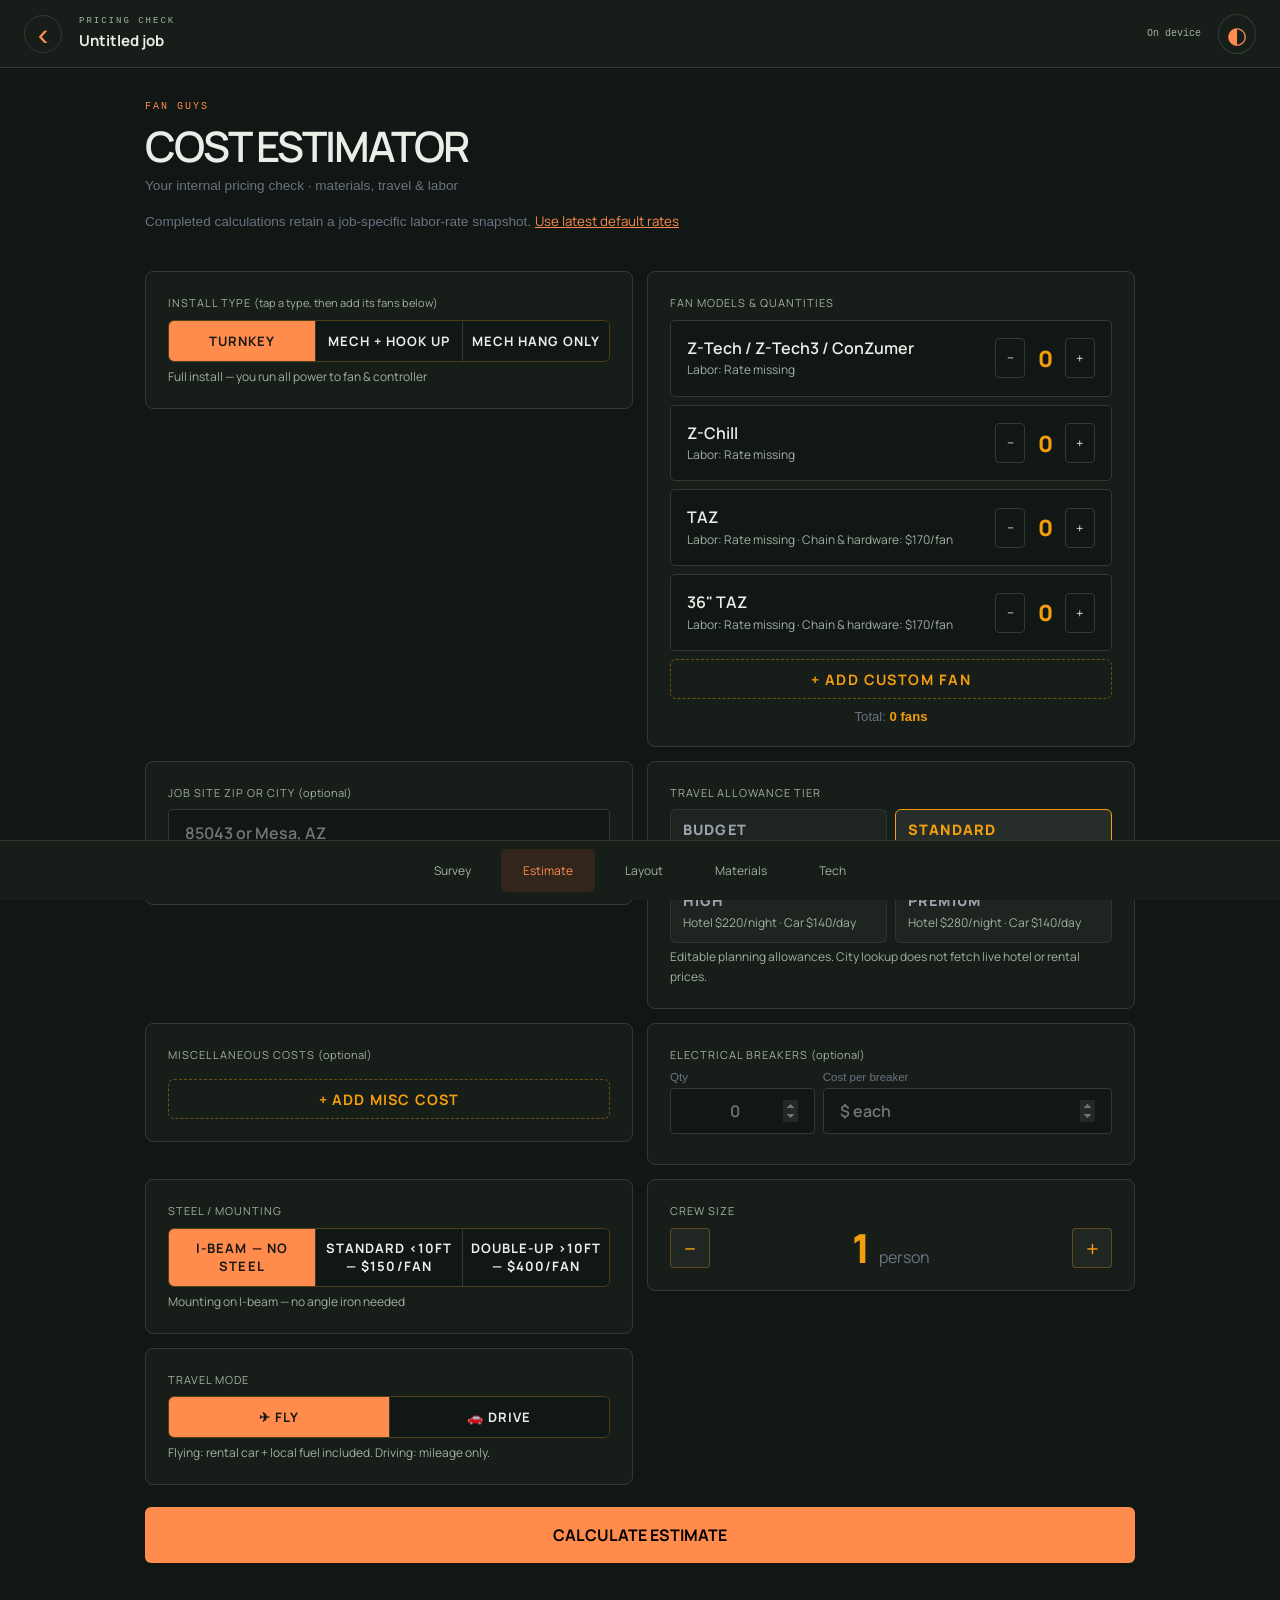
==== estimate/index.html @ 29562579 "Fan Guys Tools V2 test copy (isolated storage) Rebuilt package with these changes: its own app name/" ====
<!DOCTYPE html>
<html lang="en">
<head>
<script src="../shared/store.js"></script>
<script src="../shared/fgt.js" data-tool="estimate"></script>
<script src="../shared/jspdf.js"></script>
<script src="../shared/est-pdf.js"></script>
  <meta charset="UTF-8" />
  <meta name="viewport" content="width=device-width, initial-scale=1.0" />
  <title>Fan Guys — Cost Estimator</title>
  
  <style>
    *, *::before, *::after { box-sizing: border-box; margin: 0; padding: 0; }
    body { background: #000; color: #e8dcc8; font-family: 'Barlow Condensed', sans-serif; min-height: 100vh; }

    #header { background: #000; border-bottom: 1px solid rgba(245,158,11,0.2); padding: 2rem 1.5rem 1.5rem; }
    #header .inner { max-width: 560px; margin: 0 auto; }
    #header .top { display: flex; align-items: center; gap: .75rem; }
    #header .icon { font-size: 2rem; }
    #header .brand { font-size: .7rem; font-weight: 700; letter-spacing: .25em; text-transform: uppercase; color: #f59e0b; margin-bottom: .1rem; }
    #header h1 { font-size: 1.9rem; font-weight: 900; letter-spacing: .05em; color: #e8dcc8; }
    #header .sub { font-family: 'Barlow', sans-serif; font-size: .85rem; color: #6b7280; font-weight: 300; margin-top: .5rem; }

    #app { max-width: 560px; margin: 0 auto; padding: 1.5rem; }
    .section { margin-bottom: 1.4rem; }
    .lbl { font-size: .78rem; font-weight: 700; letter-spacing: .12em; text-transform: uppercase; color: #6b7280; margin-bottom: .5rem; display: block; }
    .sub-text { font-size: .78rem; color: #6b7280; margin-top: .3rem; font-family: 'Barlow', sans-serif; }

    input[type="text"], input[type="number"] {
      background: rgba(255,255,255,0.04); border: 1px solid rgba(245,158,11,0.25);
      color: #e8dcc8; font-family: 'Barlow Condensed', sans-serif;
      font-size: 1.1rem; font-weight: 600; padding: .7rem 1rem; border-radius: 4px; width: 100%; outline: none;
    }
    input:focus { border-color: #f59e0b; background: rgba(245,158,11,0.07); }
    input[type="number"]::-webkit-inner-spin-button { opacity: .4; }

    .pill-group { display: flex; border-radius: 6px; overflow: hidden; border: 1px solid rgba(245,158,11,0.25); }
    .pill-btn { flex: 1; padding: .65rem .4rem; cursor: pointer; border: none; background: rgba(255,255,255,0.03); color: #9ca3af; font-family: 'Barlow Condensed', sans-serif; font-size: .82rem; font-weight: 700; letter-spacing: .08em; text-transform: uppercase; transition: all .2s; border-right: 1px solid rgba(245,158,11,0.15); }
    .pill-btn:last-child { border-right: none; }
    .pill-btn.active { background: #f59e0b; color: #000; }
    .pill-btn:not(.active):hover { background: rgba(245,158,11,0.12); color: #e8dcc8; }

    .fan-grid { display: flex; flex-direction: column; gap: .5rem; }
    .fan-row { display: flex; align-items: center; justify-content: space-between; background: rgba(255,255,255,0.03); border: 1px solid rgba(245,158,11,0.15); border-radius: 6px; padding: .6rem .9rem; gap: .75rem; }
    .fan-row-info { flex: 1; }
    .fan-row-name { font-size: 1rem; font-weight: 700; color: #e8dcc8; }
    .fan-row-rate { font-size: .72rem; color: #6b7280; font-family: 'Barlow', sans-serif; margin-top: .1rem; }
    .qty-ctrl { display: flex; align-items: center; gap: .5rem; }
    .qty-btn { width: 30px; height: 30px; border-radius: 4px; border: 1px solid rgba(245,158,11,0.3); background: rgba(255,255,255,0.04); color: #f59e0b; font-size: 1.1rem; cursor: pointer; display: flex; align-items: center; justify-content: center; transition: all .15s; }
    .qty-btn:hover { background: #f59e0b; color: #000; }
    .qty-num { font-size: 1.4rem; font-weight: 900; color: #f59e0b; min-width: 24px; text-align: center; }

    .custom-box { background: rgba(255,255,255,0.03); border: 1px dashed rgba(245,158,11,0.3); border-radius: 6px; padding: .9rem; margin-top: .5rem; }
    .custom-fields { display: grid; grid-template-columns: 1fr 1fr; gap: .5rem; margin-bottom: .5rem; }
    .custom-fields input { font-size: .95rem; padding: .55rem .75rem; }
    .custom-fields .full { grid-column: 1 / -1; }
    .custom-elec-row { display: flex; align-items: center; gap: .5rem; margin-bottom: .6rem; cursor: pointer; }
    .custom-elec-row input[type="checkbox"] { width: 16px; height: 16px; accent-color: #f59e0b; cursor: pointer; }
    .custom-elec-row span { font-size: .8rem; color: #9ca3af; font-family: 'Barlow', sans-serif; }
    .custom-qty-row { display: flex; align-items: center; gap: .6rem; }
    .custom-remove { background: none; border: none; color: #6b7280; font-family: 'Barlow', sans-serif; font-size: .75rem; cursor: pointer; text-decoration: underline; }
    .custom-header { display: flex; justify-content: space-between; align-items: center; margin-bottom: .5rem; }
    .custom-title { font-size: .78rem; font-weight: 700; letter-spacing: .12em; text-transform: uppercase; color: #f59e0b; }

    .add-dashed { margin-top: .5rem; width: 100%; padding: .6rem; background: transparent; border: 1px dashed rgba(245,158,11,0.4); border-radius: 6px; color: #f59e0b; font-family: 'Barlow Condensed', sans-serif; font-size: .9rem; font-weight: 700; letter-spacing: .08em; text-transform: uppercase; cursor: pointer; }
    .misc-row { display: grid; grid-template-columns: 1fr 7.5rem 2.6rem; gap: .5rem; margin-top: .5rem; align-items: center; }
    .misc-row input { font-size: .95rem; padding: .55rem .75rem; }
    .misc-x { height: 100%; min-height: 2.6rem; background: none; border: 1px solid rgba(255,255,255,0.1); border-radius: 6px; color: #9ca3af; font-size: 1rem; cursor: pointer; }
    .pill-btn .pill-n { display: inline-block; min-width: 1.3em; margin-left: .3em; padding: 0 .3em; border-radius: 999px; background: rgba(245,158,11,.25); color: #f59e0b; font-size: .8em; }
    .pill-btn.active .pill-n { background: rgba(0,0,0,.25); color: #000; }
    #add-custom-btn { margin-top: .5rem; width: 100%; padding: .6rem; background: transparent; border: 1px dashed rgba(245,158,11,0.4); border-radius: 6px; color: #f59e0b; font-family: 'Barlow Condensed', sans-serif; font-size: .9rem; font-weight: 700; letter-spacing: .1em; text-transform: uppercase; cursor: pointer; transition: all .2s; }
    #add-custom-btn:hover { background: rgba(245,158,11,0.08); }

    .fan-total { text-align: center; margin-top: .6rem; font-size: .82rem; color: #6b7280; font-family: 'Barlow', sans-serif; }
    .fan-total strong { color: #f59e0b; }

    .tier-grid { display: grid; grid-template-columns: 1fr 1fr; gap: .5rem; }
    .tier-card { border-radius: 6px; padding: .6rem .75rem; cursor: pointer; border: 1.5px solid rgba(255,255,255,0.08); background: rgba(255,255,255,0.03); transition: all .18s; }
    .tier-card:hover { background: rgba(255,255,255,0.06); }
    .tier-card.active { background: rgba(255,255,255,0.07); }
    .tier-name { font-size: .9rem; font-weight: 800; letter-spacing: .08em; text-transform: uppercase; color: #9ca3af; }
    .tier-rates { font-size: .72rem; color: #6b7280; font-family: 'Barlow', sans-serif; margin-top: .2rem; }

    #zip-feedback { margin-top: .45rem; font-size: .82rem; font-family: 'Barlow Condensed', sans-serif; font-weight: 700; min-height: 1.2rem; }
    #zip-error { margin-top: .45rem; font-size: .78rem; color: #f87171; font-family: 'Barlow', sans-serif; display: none; }
    #reset-auto { background: none; border: none; color: #6b7280; font-family: 'Barlow', sans-serif; font-size: .75rem; cursor: pointer; text-decoration: underline; padding: 0; margin-top: .4rem; display: none; }
    .spinner { display: inline-block; width: 12px; height: 12px; border: 2px solid rgba(245,158,11,0.3); border-top-color: #f59e0b; border-radius: 50%; animation: spin .7s linear infinite; vertical-align: middle; margin-right: .4rem; }
    @keyframes spin { to { transform: rotate(360deg); } }

    #miles-section { display: none; }
    .steel-alert { margin-top: .5rem; padding: .5rem .75rem; border-radius: 4px; background: rgba(251,146,60,0.1); border: 1px solid rgba(251,146,60,0.3); font-size: .78rem; color: #fb923c; font-family: 'Barlow', sans-serif; display: none; }
    #taz-note { display: none; margin-top: .4rem; font-size: .78rem; color: #fb923c; font-family: 'Barlow', sans-serif; }

    .counter-row { display: flex; align-items: center; gap: 1rem; }
    .counter-btn { width: 40px; height: 40px; border-radius: 4px; border: 1px solid rgba(245,158,11,0.3); background: rgba(255,255,255,0.04); color: #f59e0b; font-size: 1.4rem; cursor: pointer; display: flex; align-items: center; justify-content: center; transition: all .15s; }
    .counter-btn:hover { background: #f59e0b; color: #000; }
    .counter-display { flex: 1; text-align: center; }
    .counter-num { font-size: 2.5rem; font-weight: 900; color: #f59e0b; line-height: 1; }
    .counter-unit { font-size: 1rem; color: #6b7280; margin-left: .4rem; }

    #calc-btn { width: 100%; padding: 1rem; background: #f59e0b; color: #000; border: none; border-radius: 6px; font-family: 'Barlow Condensed', sans-serif; font-size: 1.35rem; font-weight: 900; letter-spacing: .15em; text-transform: uppercase; cursor: pointer; transition: all .2s; margin-top: .5rem; display: block; }
    #calc-btn:hover { background: #fbbf24; transform: translateY(-1px); box-shadow: 0 6px 24px rgba(245,158,11,0.35); }

    #results { display: none; margin-top: 2rem; }
    .glow-line { height: 2px; background: linear-gradient(90deg, transparent, #f59e0b, transparent); margin: 1.5rem 0; }
    @keyframes slideUp { from { opacity: 0; transform: translateY(20px); } to { opacity: 1; transform: translateY(0); } }
    .eyebrow { font-size: .7rem; font-weight: 700; letter-spacing: .2em; text-transform: uppercase; color: #f59e0b; margin-bottom: .25rem; }
    .card { background: rgba(255,255,255,0.03); border: 1px solid rgba(245,158,11,0.15); border-radius: 8px; padding: 1.25rem 1.5rem; margin-bottom: 1rem; }
    .card-title { font-size: .72rem; font-weight: 700; letter-spacing: .15em; text-transform: uppercase; color: #6b7280; margin-bottom: .75rem; }
    .edit-hint { font-size: .7rem; color: #4b5563; font-family: 'Barlow', sans-serif; margin-bottom: .5rem; font-style: italic; }
    .line-item { display: flex; justify-content: space-between; align-items: flex-start; padding: .6rem 0; border-bottom: 1px solid rgba(255,255,255,0.06); gap: .75rem; }
    .line-item:last-child { border-bottom: none; }
    .li-label { font-size: 1rem; font-weight: 600; }
    .li-detail { font-size: .75rem; color: #6b7280; font-family: 'Barlow', sans-serif; }

    .ev-btn { background: none; border: 1px dashed rgba(245,158,11,0.3); border-radius: 4px; color: #e8dcc8; font-family: 'Barlow Condensed', sans-serif; font-size: 1.05rem; font-weight: 700; cursor: pointer; padding: .15rem .4rem; white-space: nowrap; flex-shrink: 0; transition: all .15s; }
    .ev-btn:hover { border-color: #f59e0b; color: #f59e0b; }
    .ev-input { width: 90px; text-align: right; background: rgba(245,158,11,0.12); border: 1px solid #f59e0b; border-radius: 4px; color: #f59e0b; font-family: 'Barlow Condensed', sans-serif; font-size: 1.05rem; font-weight: 700; padding: .15rem .4rem; outline: none; flex-shrink: 0; }

    #reset-edits-row { text-align: right; margin-bottom: .75rem; display: none; }
    #reset-edits { background: none; border: none; color: #6b7280; font-family: 'Barlow', sans-serif; font-size: .75rem; cursor: pointer; text-decoration: underline; padding: 0; }

    .totals-card { background: rgba(245,158,11,0.05); border-color: rgba(245,158,11,0.3); }
    .total-row { display: flex; justify-content: space-between; align-items: baseline; padding: .6rem 0; border-bottom: 1px solid rgba(255,255,255,0.06); }
    .total-row:last-child { border-bottom: none; }
    .total-lbl { font-size: 1rem; font-weight: 600; color: #9ca3af; }
    .total-val { font-size: 1.2rem; font-weight: 700; color: #e8dcc8; }
    .total-val.green { color: #10b981; }
    .total-val.amber { color: #f59e0b; }
    .quote-row { margin-top: .75rem; padding-top: .75rem; border-top: 1px solid rgba(245,158,11,0.3); display: flex; justify-content: space-between; align-items: baseline; }
    .quote-lbl { font-size: 1.1rem; font-weight: 800; letter-spacing: .08em; text-transform: uppercase; color: #f59e0b; }
    .quote-val { font-size: 2rem; font-weight: 900; color: #f59e0b; }

    .btn-row { display: flex; gap: .75rem; margin-top: 1rem; }
    #new-btn { flex: 1; padding: 1rem; background: transparent; border: 1px solid rgba(245,158,11,0.3); border-radius: 6px; color: #f59e0b; font-family: 'Barlow Condensed', sans-serif; font-size: 1.1rem; font-weight: 900; letter-spacing: .1em; text-transform: uppercase; cursor: pointer; transition: all .2s; }
    #new-btn:hover { background: rgba(245,158,11,0.08); }
    #print-btn { flex: 1; padding: 1rem; background: rgba(245,158,11,0.15); border: 1px solid rgba(245,158,11,0.4); border-radius: 6px; color: #f59e0b; font-family: 'Barlow Condensed', sans-serif; font-size: 1.1rem; font-weight: 900; letter-spacing: .1em; text-transform: uppercase; cursor: pointer; transition: all .2s; }
    #print-btn:hover { background: rgba(245,158,11,0.25); }

    /* Print styles */
    @media print {
      body { background: #fff; color: #000; }
      #header { background: #fff; border-bottom: 2px solid #f59e0b; }
      #header .brand, #header h1, #header .sub { color: #000; }
      .section, #calc-btn, #add-custom-btn, .btn-row, #zip-feedback, #zip-error, #reset-auto, #reset-edits-row { display: none !important; }
      #results { display: block !important; }
      .card { background: #f9f9f9; border: 1px solid #ddd; }
      .totals-card { background: #fffbf0; border-color: #f59e0b; }
      .glow-line { background: #f59e0b; }
      .ev-btn { border: none; color: #000; }
      .total-val, .quote-val { color: #000; }
      .total-val.amber, .quote-lbl, .quote-val { color: #b45309; }
      .total-val.green { color: #065f46; }
      .eyebrow { color: #b45309; }
    }
  </style>
<link rel="stylesheet" href="../shared/workspace.css">
<script src="../shared/workspace.js" defer></script>
</head>
<body>

<div id="header">
  <div class="inner">
    <div class="top">
      <div class="icon">🌀</div>
      <div>
        <div class="brand">Fan Guys</div>
        <h1>COST ESTIMATOR</h1>
      </div>
    </div>
    <p class="sub">Your internal pricing check · materials, travel &amp; labor</p><p class="sub">Completed calculations retain a job-specific labor-rate snapshot. <button type="button" id="refreshRates" style="color:var(--ws-accent);background:none;border:0;text-decoration:underline">Use latest default rates</button></p>
  </div>
</div>

<div id="app">

  <div class="section">
    <label class="lbl" for="zip">Job Site Zip or City <span style="text-transform:none;letter-spacing:0;font-weight:400">(optional)</span></label>
    <input type="text" id="zip" maxlength="60" autocomplete="off" autocapitalize="words" enterkeyhint="search" placeholder="85043 or Mesa, AZ" />
    <div id="zip-feedback"></div>
    <div id="zip-error"></div>
  </div>

  <div class="section">
    <div class="lbl">Travel allowance tier <span id="tier-note" style="text-transform:none;letter-spacing:0;font-weight:400;color:#6b7280"></span></div>
    <div class="tier-grid" id="tier-grid"></div><p class="sub-text">Editable planning allowances. City lookup does not fetch live hotel or rental prices.</p>
    <button id="reset-auto">Reset to auto</button>
  </div>

  <div class="section">
    <div class="lbl">Install Type <span style="text-transform:none;letter-spacing:0;font-weight:400">(tap a type, then add its fans below)</span></div>
    <div class="pill-group" id="install-pills">
      <button class="pill-btn active" data-val="turnkey">Turnkey</button>
      <button class="pill-btn" data-val="mech_hook">Mech + Hook Up</button>
      <button class="pill-btn" data-val="mech_hang">Mech Hang Only</button>
    </div>
    <div class="sub-text" id="install-desc">Full install — you run all power to fan &amp; controller</div>
  </div>

  <div class="section">
    <div class="lbl">Fan Models &amp; Quantities</div>
    <div class="fan-grid" id="fan-grid"></div>
    <div id="custom-fans"></div>
    <button id="add-custom-btn">+ Add Custom Fan</button>
    <div class="fan-total" id="fan-total">Total: <strong>0 fans</strong></div>
    <div class="sub-text" id="mix-note" style="display:none"></div>
  </div>

  <!-- Misc costs -->
  <div class="section">
    <div class="lbl">Miscellaneous Costs <span style="text-transform:none;letter-spacing:0;font-weight:400">(optional)</span></div>
    <div id="misc-list"></div>
    <button id="add-misc-btn" type="button" class="add-dashed">+ Add Misc Cost</button>
  </div>

  <!-- Breakers -->
  <div class="section">
    <div class="lbl">Electrical Breakers <span style="text-transform:none;letter-spacing:0;font-weight:400">(optional)</span></div>
    <div style="display:flex;gap:.5rem;align-items:flex-end;margin-bottom:.5rem">
      <div style="flex:1">
        <div style="font-size:.72rem;color:#6b7280;font-family:'Barlow',sans-serif;margin-bottom:.3rem">Qty</div>
        <input type="number" id="breaker-qty" min="0" placeholder="0" style="text-align:center" />
      </div>
      <div style="flex:2">
        <div style="font-size:.72rem;color:#6b7280;font-family:'Barlow',sans-serif;margin-bottom:.3rem">Cost per breaker</div>
        <input type="number" id="breaker-cost" min="0" placeholder="$ each" />
      </div>
    </div>
    <div class="sub-text" id="breaker-note"></div>
  </div>

  <!-- Steel -->
  <div class="section">
    <div class="lbl">Steel / Mounting</div>
    <div class="pill-group" id="steel-pills">
      <button class="pill-btn active" data-val="none">I-Beam — No Steel</button>
      <button class="pill-btn" data-val="standard">Standard &lt;10ft — $150/fan</button>
      <button class="pill-btn" data-val="double">Double-Up &gt;10ft — $400/fan</button>
    </div>
    <div class="sub-text" id="steel-desc">Mounting on I-beam — no angle iron needed</div>
    <div class="steel-alert" id="steel-alert">&#9888; Span over 10ft — 4 pieces of angle iron per fan</div>
    <div id="taz-note">&#9432; TAZ fans use chain &amp; hardware ($170/fan) — no steel applied</div>
  </div>

  <div class="section">
    <div class="lbl">Crew Size</div>
    <div class="counter-row">
      <button class="counter-btn" id="crew-minus">&#8722;</button>
      <div class="counter-display">
        <span class="counter-num" id="crew-num">1</span>
        <span class="counter-unit" id="crew-unit">person</span>
      </div>
      <button class="counter-btn" id="crew-plus">+</button>
    </div>
  </div>

  <div class="section">
    <div class="lbl">Travel Mode</div>
    <div class="pill-group" id="travel-pills">
      <button class="pill-btn active" data-val="fly">&#9992; Fly</button>
      <button class="pill-btn" data-val="drive">&#128663; Drive</button>
    </div>
    <div class="sub-text">Flying: rental car + local fuel included. Driving: mileage only.</div>
  </div>

  <div class="section" id="miles-section">
    <label class="lbl" for="miles-input">One-Way Miles to Job Site</label>
    <input type="number" id="miles-input" min="0" placeholder="e.g. 320" />
    <div class="sub-text">Round-trip at $0.67/mile</div>
  </div>

  <button id="calc-btn">Calculate Estimate</button>

  <div id="results">
    <div class="glow-line"></div>
    <div style="margin-bottom:1.25rem">
      <div class="eyebrow">Estimate Summary</div>
      <div id="res-desc" style="font-size:1rem;color:#9ca3af;font-family:'Barlow',sans-serif;font-weight:300"></div>
      <div id="res-fans" style="font-size:.82rem;color:#6b7280;font-family:'Barlow',sans-serif;margin-top:.2rem"></div>
      <div id="res-city" style="font-size:.85rem;font-family:'Barlow Condensed',sans-serif;font-weight:700;margin-top:.3rem"></div>
    </div>
    <div class="card">
      <div class="card-title">Labor</div>
      <div class="edit-hint">Click any amount to edit</div>
      <div id="res-labor"></div>
    </div>
    <div class="card">
      <div class="card-title">Materials &amp; Travel</div>
      <div class="edit-hint">Click any amount to edit</div>
      <div id="res-costs"></div>
    </div>
    <div id="reset-edits-row"><button id="reset-edits">Reset all edits</button></div>
    <div class="card totals-card">
      <div class="total-row"><span class="total-lbl">Labor Total</span><span class="total-val amber" id="t-labor"></span></div>
      <div class="total-row"><span class="total-lbl">Materials &amp; Travel</span><span class="total-val" id="t-costs"></span></div>
      <div class="total-row"><span class="total-lbl">Combined Cost</span><span class="total-val" id="t-combined"></span></div>
      <div class="total-row"><span class="total-lbl">Margin (30%)</span><span class="total-val green" id="t-margin"></span></div>
      <div id="scheduleSummary" class="schedule-summary"></div><div id="rateIssues" role="status"></div><div class="quote-row"><span class="quote-lbl">Pricing check · 30% margin</span><span class="quote-val" id="t-quote"></span></div>
    </div>
    <div class="btn-row">
      <button id="new-btn">&#8635; New Estimate</button>
      <button id="print-btn">&#128196; Save / Share PDF</button>
    </div>
  </div>
</div>

<script>
function escAttr(s) { return String(s == null ? '' : s).replace(/[&<>"']/g,function(c){return {'&':'&amp;','<':'&lt;','>':'&gt;','"':'&quot;',"'":'&#39;'}[c]}); }
function missingRates() {
 var rates=FGT.rates()||{}, missing=[];
 TYPES.forEach(function(t){MODELS.forEach(function(m){var v=(rates[m.id]||{})[t]; if((qtyByType[t][m.id]||0)>0 && (!(Number.isFinite(v) && v>=0) || (v===0&&!FGTStore.readRaw('fgt-rates-reviewed-v2',false)))) missing.push(m.name+' · '+TYPE_SHORT[t]);});});
 customFans.forEach(function(c,i){if(c.qty>0 && !(Number.isFinite(c.labor)&&c.labor>=0)) missing.push(c.name||'Custom fan '+(i+1));});
 return missing;
}
var MODELS = [
  { id:'ztech',  name:'Z-Tech / Z-Tech3 / ConZumer', taz:false, labor:{ turnkey:0, mech_hook:0, mech_hang:0 } },
  { id:'zchill', name:'Z-Chill',                      taz:false, labor:{ turnkey:0, mech_hook:0, mech_hang:0 } },
  { id:'taz',    name:'TAZ',                           taz:true,  labor:{ turnkey:0, mech_hook:0, mech_hang:0 } },
  { id:'taz36',  name:'36" TAZ',                       taz:true,  labor:{ turnkey:0, mech_hook:0, mech_hang:0 } },
];
FGT.applyRates(MODELS);

// Hotel tiers with real-world rates (with taxes, midpoint)
var TIERS = {
  budget:   { label:'Budget',   color:'#34d399', hotel:130, car:50  },
  standard: { label:'Standard', color:'#f59e0b', hotel:170, car:100 },
  high:     { label:'High',     color:'#fb923c', hotel:220, car:140 },
  premium:  { label:'Premium',  color:'#f87171', hotel:280, car:140 },
};

// City-specific hotel rates looked up by zip/city name
// Rate is nightly with taxes (midpoint of range)
var CITY_RATES = [
  { match:['boston','cambridge','somerville'],                                                    hotel:372, tier:'premium' },
  { match:['jersey city','hoboken'],                                                              hotel:362, tier:'premium' },
  { match:['new york','brooklyn','bronx','queens','manhattan','staten island'],                   hotel:342, tier:'premium' },
  { match:['raleigh','durham','chapel hill'],                                                     hotel:302, tier:'premium' },
  { match:['austin'],                                                                             hotel:292, tier:'premium' },
  { match:['detroit','ann arbor','dearborn'],                                                     hotel:277, tier:'high'    },
  { match:['boise'],                                                                              hotel:272, tier:'high'    },
  { match:['madison'],                                                                            hotel:272, tier:'high'    },
  { match:['nashville','brentwood','franklin'],                                                   hotel:262, tier:'high'    },
  { match:['chicago','evanston'],                                                                 hotel:222, tier:'high'    },
  { match:['phoenix','peoria'],                                                                   hotel:217, tier:'high'    },
  { match:['scottsdale','tempe','mesa','chandler','gilbert','glendale'],                          hotel:217, tier:'high'    },
  { match:['denver','aurora','boulder'],                                                          hotel:212, tier:'high'    },
  { match:['los angeles','santa monica','beverly hills','west hollywood','burbank','pasadena','long beach'], hotel:212, tier:'high' },
  { match:['san diego','la jolla','chula vista'],                                                 hotel:207, tier:'high'    },
  { match:['dallas','irving','plano','frisco','mckinney','garland'],                              hotel:190, tier:'high'    },
  { match:['fort worth','arlington'],                                                             hotel:180, tier:'high'    },
  { match:['orlando','kissimmee'],                                                                hotel:177, tier:'standard'},
  { match:['atlanta','sandy springs','alpharetta','marietta','decatur'],                          hotel:167, tier:'standard'},
  { match:['miami','miami beach','fort lauderdale','boca raton','coral gables','hollywood'],      hotel:162, tier:'standard'},
  { match:['lubbock'],                                                                            hotel:162, tier:'standard'},
  { match:['el paso'],                                                                            hotel:157, tier:'standard'},
  { match:['las vegas','henderson','north las vegas'],                                            hotel:157, tier:'standard'},
  { match:['houston','sugar land','the woodlands'],                                               hotel:147, tier:'standard'},
  { match:['san antonio'],                                                                        hotel:137, tier:'standard'},
  { match:['san francisco','san jose','oakland','berkeley','palo alto','santa clara','sunnyvale','mountain view'], hotel:132, tier:'standard'},
  { match:['seattle','bellevue','redmond','kirkland'],                                            hotel:240, tier:'high'   },
  { match:['washington','arlington','alexandria','bethesda','silver spring'],                     hotel:260, tier:'high'   },
  { match:['honolulu','waikiki'],                                                                 hotel:300, tier:'premium'},
  { match:['new orleans'],                                                                        hotel:220, tier:'high'   },
  { match:['portland'],                                                                           hotel:200, tier:'high'   },
  { match:['minneapolis','saint paul'],                                                           hotel:190, tier:'high'   },
  { match:['charlotte'],                                                                          hotel:185, tier:'high'   },
  { match:['jacksonville'],                                                                       hotel:155, tier:'standard'},
  { match:['kansas city','overland park','olathe'],                                               hotel:160, tier:'standard'},
  { match:['columbus','cincinnati','cleveland'],                                                  hotel:165, tier:'standard'},
  { match:['pittsburgh'],                                                                         hotel:175, tier:'standard'},
  { match:['philadelphia','camden','wilmington'],                                                  hotel:200, tier:'high'   },
  { match:['baltimore'],                                                                           hotel:185, tier:'high'   },
  { match:['st. louis','saint louis'],                                                            hotel:160, tier:'standard'},
  { match:['salt lake city','provo','ogden'],                                                     hotel:170, tier:'standard'},
  { match:['albuquerque','santa fe'],                                                             hotel:155, tier:'standard'},
  { match:['tucson'],                                                                             hotel:145, tier:'standard'},
  { match:['memphis'],                                                                            hotel:150, tier:'standard'},
  { match:['louisville'],                                                                         hotel:155, tier:'standard'},
  { match:['richmond','virginia beach','norfolk'],                                                hotel:160, tier:'standard'},
  { match:['indianapolis'],                                                                       hotel:155, tier:'standard'},
  { match:['milwaukee'],                                                                          hotel:160, tier:'standard'},
  { match:['oklahoma city','tulsa'],                                                              hotel:145, tier:'standard'},
  { match:['omaha','lincoln'],                                                                    hotel:140, tier:'standard'},
  { match:['baton rouge','shreveport'],                                                           hotel:140, tier:'standard'},
  { match:['sacramento','fresno','bakersfield','stockton'],                                       hotel:155, tier:'standard'},
];

var INSTALL_DESC = {
  turnkey:  'Full install — you run all power to fan & controller',
  mech_hook:'You install fan & wire motor/controller; customer brings power',
  mech_hang:'Mount & hang fan only — no wiring',
};
var INSTALL_LBL = {
  turnkey:  'Full Turnkey',
  mech_hook:'Mechanical w/ Hook Up',
  mech_hang:'Mechanical Hang Only',
};

// State
var installType = 'turnkey';
var TYPES = ['turnkey','mech_hook','mech_hang'];
function emptyQtys() { return { ztech:0, zchill:0, taz:0, taz36:0 }; }
var qtyByType = { turnkey: emptyQtys(), mech_hook: emptyQtys(), mech_hang: emptyQtys() };
var fanQtys = qtyByType.turnkey; // the type being edited
var miscCosts = [];
var customFans = [];
var steelMode = 'none';
var crewSize = 1;
var travelMode = 'fly';
var miles = 0;
var breakerQty = 0, breakerCost = 0;
var manualTier = null;
var locationInfo = null; // { city, state, tier, hotel }
var zipLoading = false;
var overrides = {};

function getTier() { return manualTier || (locationInfo ? locationInfo.tier : 'standard'); }
function getTierData() {
  var t = getTier();
  var base = TIERS[t];
  // If we have a specific city hotel rate, use it
  if (!manualTier && locationInfo && locationInfo.hotel) {
    return { label: base.label, color: base.color, hotel: locationInfo.hotel, car: base.car };
  }
  return base;
}
function fmt(n) { return '$' + Math.round(n).toLocaleString('en-US'); }
function ov(key, base) { return overrides[key] !== undefined ? overrides[key] : base; }

function typeFans(t) { var q = qtyByType[t], n = 0; for (var id in q) n += q[id] || 0; return n; }
function typeTaz(t) { var q = qtyByType[t]; return (q.taz || 0) + (q.taz36 || 0); }
function typeNonTaz(t) { var q = qtyByType[t]; return (q.ztech || 0) + (q.zchill || 0); }
function usedTypes() { return TYPES.filter(function (t) { return typeFans(t) > 0; }); }
function customType(cf) { return cf.needsElec ? 'turnkey' : 'mech_hook'; }
function totalFans() {
  var t = 0;
  for (var k = 0; k < TYPES.length; k++) t += typeFans(TYPES[k]);
  for (var i = 0; i < customFans.length; i++) t += (customFans[i].qty || 0);
  return t;
}
function tazCount() { var n = 0; TYPES.forEach(function (t) { n += typeTaz(t); }); return n; }
function nonTazCount() { var n = 0; TYPES.forEach(function (t) { n += typeNonTaz(t); }); return n; }

function calcTazWorkDays(type) {
  var taz = typeTaz(type);
  if (taz === 0) return 0;
  if (type === 'turnkey') {
    var days1p = Math.ceil(taz / 2) * 2;
    if (crewSize >= 2) return Math.max(2, days1p - 1);
    return days1p;
  } else {
    var rate = crewSize >= 2 ? 0.5 : 1;
    return Math.max(1, Math.ceil(taz * rate));
  }
}
function calcNonTazWorkDays(type) {
  var nf = typeNonTaz(type);
  for (var i = 0; i < customFans.length; i++) if (customType(customFans[i]) === type) nf += (customFans[i].qty || 0);
  if (nf === 0) return 0;
  var shift = (crewSize - 1) * 3;
  if (type === 'turnkey') return Math.max(2, nf - 1 - shift);
  return Math.max(1, Math.ceil(Math.max(1, nf - shift) / 4));
}
function calcWorkDays() {
  if (totalFans() === 0) return 0;
  var d = 0;
  TYPES.forEach(function (t) { d += calcTazWorkDays(t) + calcNonTazWorkDays(t); });
  return d;
}
function calcDays() { return totalFans() === 0 ? 0 : 2 + calcWorkDays(); }

function getCityInfo(city) {
  var lower = city.toLowerCase();
  for (var i = 0; i < CITY_RATES.length; i++) {
    var entry = CITY_RATES[i];
    for (var j = 0; j < entry.match.length; j++) {
      if (lower.indexOf(entry.match[j]) !== -1) return { tier: entry.tier, hotel: entry.hotel };
    }
  }
  return { tier: 'standard', hotel: null };
}

function updateFanTotal() {
  var t = totalFans(), days = calcDays(), wd = calcWorkDays();
  var el = document.getElementById('fan-total');
  updatePillCounts();
  if (t === 0) { el.innerHTML = 'Total: <strong>0 fans</strong>'; return; }
  el.innerHTML = 'Total: <strong>' + t + ' fan' + (t!==1?'s':'') + '</strong> &mdash; est. <strong>' + days + ' days</strong> (' + wd + ' work day' + (wd!==1?'s':'') + ' + 2 travel)';
}

var TYPE_SHORT = { turnkey:'Turnkey', mech_hook:'Mech + Hook Up', mech_hang:'Mech Hang Only' };
function updatePillCounts() {
  var btns = document.querySelectorAll('#install-pills .pill-btn');
  for (var i = 0; i < btns.length; i++) {
    var t = btns[i].getAttribute('data-val'), n = typeFans(t);
    btns[i].innerHTML = TYPE_SHORT[t] + (n ? '<span class="pill-n">' + n + '</span>' : '');
  }
  var used = usedTypes(), note = document.getElementById('mix-note');
  if (note) {
    if (used.length > 1) {
      note.style.display = 'block';
      note.textContent = 'Mixed job: ' + used.map(function (t) { return typeFans(t) + ' ' + TYPE_SHORT[t]; }).join(' + ');
    } else note.style.display = 'none';
  }
}
// Fan grid
function buildFanGrid() {
  var grid = document.getElementById('fan-grid');
  grid.innerHTML = '';
  for (var i = 0; i < MODELS.length; i++) {
    var m = MODELS[i];
    var rate = m.labor[installType];
    var matNote = m.taz ? ' · Chain & hardware: $170/fan' : '';
    var row = document.createElement('div');
    row.className = 'fan-row';
    row.innerHTML =
      '<div class="fan-row-info">' +
        '<div class="fan-row-name">' + m.name + '</div>' +
        '<div class="fan-row-rate">Labor: ' + ((FGT.rates()||{})[m.id] && Number.isFinite((FGT.rates()[m.id]||{})[installType]) && ((FGT.rates()[m.id]||{})[installType]!==0 || FGTStore.readRaw('fgt-rates-reviewed-v2',false)) ? fmt(rate)+'/fan' : 'Rate missing') + matNote + '</div>' +
      '</div>' +
      '<div class="qty-ctrl">' +
        '<button class="qty-btn" data-id="' + m.id + '" data-dir="-1">&#8722;</button>' +
        '<div class="qty-num" id="qty-' + m.id + '">' + (fanQtys[m.id]||0) + '</div>' +
        '<button class="qty-btn" data-id="' + m.id + '" data-dir="1">+</button>' +
      '</div>';
    row.querySelectorAll('.qty-btn').forEach(function(b){b.setAttribute('aria-label',(b.getAttribute('data-dir')==='1'?'Add ':'Remove ')+m.name);});
    grid.appendChild(row);
  }
  var btns = grid.querySelectorAll('.qty-btn');
  for (var b = 0; b < btns.length; b++) {
    btns[b].addEventListener('click', function() {
      var id = this.getAttribute('data-id');
      var dir = parseInt(this.getAttribute('data-dir'));
      fanQtys[id] = Math.max(0, (fanQtys[id]||0) + dir);
      document.getElementById('qty-' + id).textContent = fanQtys[id];
      updateFanTotal(); updateTazNote();
      document.getElementById('results').style.display = 'none';
    });
  }
}

function updateTazNote() {
  document.getElementById('taz-note').style.display = tazCount() > 0 ? 'block' : 'none';
}

// Custom fans
function buildCustomFans() {
  var container = document.getElementById('custom-fans');
  container.innerHTML = '';
  for (var i = 0; i < customFans.length; i++) container.appendChild(buildCustomRow(i));
}

function buildCustomRow(idx) {
  var c = customFans[idx];
  var box = document.createElement('div');
  box.className = 'custom-box';
  box.innerHTML =
    '<div class="custom-header">' +
      '<div class="custom-title">Custom Fan ' + (idx+1) + '</div>' +
      '<button class="custom-remove" data-idx="' + idx + '">Remove</button>' +
    '</div>' +
    '<div class="custom-fields">' +
      '<input type="text" class="cf-name" placeholder="Fan name" maxlength="30" value="' + escAttr(c.name||'') + '" />' +
      '<input type="number" class="cf-labor" placeholder="Labor $/fan" min="0" value="' + escAttr(c.labor == null ? '' : c.labor) + '" />' +
      '<input type="number" class="cf-material full" placeholder="Material $/fan (optional)" min="0" value="' + escAttr(c.material||'') + '" />' +
    '</div>' +
    '<label class="custom-elec-row">' +
      '<input type="checkbox" class="cf-elec"' + (c.needsElec?' checked':'') + ' />' +
      '<span>Needs electrical material ($700/fan)</span>' +
    '</label>' +
    '<div class="custom-qty-row">' +
      '<button class="qty-btn cf-minus">&#8722;</button>' +
      '<div class="qty-num cf-qty">' + (c.qty||0) + '</div>' +
      '<button class="qty-btn cf-plus">+</button>' +
      '<span style="font-size:.82rem;color:#6b7280;font-family:\'Barlow\',sans-serif;margin-left:.25rem">fans</span>' +
    '</div>';
  var nameEl = box.querySelector('.cf-name');
  var laborEl = box.querySelector('.cf-labor');
  var matEl = box.querySelector('.cf-material');
  var elecEl = box.querySelector('.cf-elec');
  var qtyEl = box.querySelector('.cf-qty');
  nameEl.addEventListener('input', function() { customFans[idx].name = this.value.trim();document.getElementById('results').style.display='none'; });
  laborEl.addEventListener('input', function() { customFans[idx].labor = this.value.trim()===''?null:Math.max(0,parseFloat(this.value)||0);document.getElementById('results').style.display='none'; });
  matEl.addEventListener('input', function() { customFans[idx].material = Math.max(0,parseFloat(this.value)||0);document.getElementById('results').style.display='none'; });
  elecEl.addEventListener('change', function() { customFans[idx].needsElec = this.checked;document.getElementById('results').style.display='none'; });
  box.querySelector('.cf-minus').addEventListener('click', function() {
    customFans[idx].qty = Math.max(0, (customFans[idx].qty||0) - 1);
    qtyEl.textContent = customFans[idx].qty;
    updateFanTotal(); document.getElementById('results').style.display = 'none';
  });
  box.querySelector('.cf-plus').addEventListener('click', function() {
    customFans[idx].qty = (customFans[idx].qty||0) + 1;
    qtyEl.textContent = customFans[idx].qty;
    updateFanTotal(); document.getElementById('results').style.display = 'none';
  });
  box.querySelector('.custom-remove').addEventListener('click', function() {
    delete overrides['labor_custom_'+c.id];delete overrides['mat_custom_'+c.id];customFans.splice(idx, 1);
    buildCustomFans(); updateFanTotal(); document.getElementById('results').style.display = 'none';
  });
  return box;
}

document.getElementById('add-custom-btn').addEventListener('click', function() {
  customFans.push({ id:FGTStore.uid(), name:'', labor:null, material:0, needsElec:false, qty:0 });
  buildCustomFans(); updateFanTotal();
});

// Breakers
function updateBreakerNote() {
  var el = document.getElementById('breaker-note');
  if (breakerQty > 0 && breakerCost > 0) {
    el.textContent = breakerQty + ' breaker' + (breakerQty!==1?'s':'') + ' x $' + breakerCost + ' = $' + (breakerQty * breakerCost).toLocaleString('en-US');
  } else {
    el.textContent = '';
  }
}
document.getElementById('breaker-qty').addEventListener('input', function() {
  breakerQty = parseInt(this.value) || 0;
  updateBreakerNote();
  if (document.getElementById('results').style.display !== 'none') recalc();
});
document.getElementById('breaker-cost').addEventListener('input', function() {
  breakerCost = parseFloat(this.value) || 0;
  updateBreakerNote();
  if (document.getElementById('results').style.display !== 'none') recalc();
});

// Tier grid
function buildTierGrid() {
  var grid = document.getElementById('tier-grid');
  grid.innerHTML = '';
  var active = getTier();
  var td = getTierData();
  var keys = Object.keys(TIERS);
  for (var i = 0; i < keys.length; i++) {
    var key = keys[i];
    var t = TIERS[key];
    var hotelDisplay = (!manualTier && locationInfo && locationInfo.hotel && key === active) ? locationInfo.hotel : t.hotel;
    var div = document.createElement('div');
    div.className = 'tier-card' + (key === active ? ' active' : '');
    div.style.borderColor = key === active ? t.color : 'rgba(255,255,255,0.08)';
    div.innerHTML =
      '<div class="tier-name" style="color:' + (key===active?t.color:'#9ca3af') + '">' + t.label + '</div>' +
      '<div class="tier-rates">Hotel $' + (key===active?hotelDisplay:t.hotel) + '/night &middot; Car $' + t.car + '/day</div>';
    (function(k) {
      div.addEventListener('click', function() {
        manualTier = k;
        buildTierGrid(); updateTierNote();
      });
    })(key);
    grid.appendChild(div);
  }
}

function updateTierNote() {
  var note = document.getElementById('tier-note');
  var resetBtn = document.getElementById('reset-auto');
  if (manualTier) {
    note.textContent = '— manually selected';
    note.style.color = '#f59e0b';
    resetBtn.style.display = locationInfo ? 'inline' : 'none';
    resetBtn.textContent = 'Reset to auto (' + TIERS[locationInfo ? locationInfo.tier : 'standard'].label + ')';
  } else if (locationInfo) {
    note.textContent = '— auto from location' + (locationInfo.hotel ? ' · $' + locationInfo.hotel + '/night' : '');
    note.style.color = '#4b5563';
    resetBtn.style.display = 'none';
  } else {
    note.textContent = ''; resetBtn.style.display = 'none';
  }
}

document.getElementById('reset-auto').addEventListener('click', function() {
  manualTier = null; buildTierGrid(); updateTierNote();
});

// Zip or city
var zipTimer = null, placeSeq = 0;
var US_STATES = {AL:'Alabama',AK:'Alaska',AZ:'Arizona',AR:'Arkansas',CA:'California',CO:'Colorado',CT:'Connecticut',DE:'Delaware',DC:'District of Columbia',FL:'Florida',GA:'Georgia',HI:'Hawaii',ID:'Idaho',IL:'Illinois',IN:'Indiana',IA:'Iowa',KS:'Kansas',KY:'Kentucky',LA:'Louisiana',ME:'Maine',MD:'Maryland',MA:'Massachusetts',MI:'Michigan',MN:'Minnesota',MS:'Mississippi',MO:'Missouri',MT:'Montana',NE:'Nebraska',NV:'Nevada',NH:'New Hampshire',NJ:'New Jersey',NM:'New Mexico',NY:'New York',NC:'North Carolina',ND:'North Dakota',OH:'Ohio',OK:'Oklahoma',OR:'Oregon',PA:'Pennsylvania',RI:'Rhode Island',SC:'South Carolina',SD:'South Dakota',TN:'Tennessee',TX:'Texas',UT:'Utah',VT:'Vermont',VA:'Virginia',WA:'Washington',WV:'West Virginia',WI:'Wisconsin',WY:'Wyoming'};
function stateCode(s) {
  s = String(s || '').trim(); if (!s) return '';
  var up = s.toUpperCase().replace(/\./g, '');
  if (US_STATES[up]) return up;
  for (var k in US_STATES) if (US_STATES[k].toLowerCase() === s.toLowerCase()) return k;
  return '';
}
function parsePlace(q) {
  q = q.trim().replace(/\s+/g, ' ');
  var m = q.match(/^(.+?)[,\s]+([A-Za-z.]{2,3}|[A-Za-z ]{4,})$/);
  if (m) { var st = stateCode(m[2]); if (st) return { city: m[1].replace(/,$/, '').trim(), st: st }; }
  if (q.indexOf(',') > 0) { var parts = q.split(','); var st2 = stateCode(parts.pop()); if (st2) return { city: parts.join(',').trim(), st: st2 }; }
  return { city: q.replace(/,$/, ''), st: '' };
}
function placeBusy(msg) {
  document.getElementById('zip-feedback').innerHTML = '<span class="spinner"></span><span style="font-size:.78rem;color:#6b7280;font-family:\'Barlow\',sans-serif">' + msg + '</span>';
  document.getElementById('zip-error').style.display = 'none';
}
function setPlace(city, state) {
  var fb = document.getElementById('zip-feedback');
  var info = getCityInfo(city);
  locationInfo = { city:city, state:state, tier:info.tier, hotel:info.hotel };
  var td = getTierData();
  fb.innerHTML = '<span style="color:' + td.color + '">📍 ' + escAttr(city) + ', ' + escAttr(state) + '</span>' +
    (!manualTier ? '<span style="color:#6b7280;font-weight:400"> — ' + td.label + (info.hotel ? ' · $' + info.hotel + '/night' : '') + '</span>' : '');
  document.getElementById('zip-error').style.display = 'none';
  buildTierGrid(); updateTierNote();
  try { document.dispatchEvent(new Event('input')); } catch (e) {}
}
function placeFail(msg) {
  locationInfo = null;
  document.getElementById('zip-feedback').textContent = '';
  var err = document.getElementById('zip-error');
  err.textContent = msg; err.style.display = 'block';
  buildTierGrid(); updateTierNote();
}
function showChoices(list) {
  var fb = document.getElementById('zip-feedback');
  fb.innerHTML = '<span style="color:#9ca3af;font-weight:400;font-family:\'Barlow\',sans-serif">Which one? </span>';
  list.forEach(function (p) {
    var b = document.createElement('button');
    b.type = 'button'; b.textContent = p.city + ', ' + p.st;
    b.style.cssText = 'margin:.3rem .35rem 0 0;padding:.45rem .7rem;border-radius:999px;border:1px solid rgba(245,158,11,.5);background:rgba(245,158,11,.12);color:#f59e0b;font:700 .9rem "Barlow Condensed",sans-serif';
    b.onclick = function () { document.getElementById('zip').value = p.city + ', ' + p.st; setPlace(p.city, p.state); };
    fb.appendChild(b);
  });
}
function lookupZip(zip) {
  var seq = ++placeSeq;
  zipLoading = true; placeBusy('Looking up city...');
  fetch('https://api.zippopotam.us/us/' + zip)
    .then(function(r) { if (!r.ok) throw new Error(); return r.json(); })
    .then(function(data) {
      if (seq !== placeSeq) return;
      var place = data.places && data.places[0];
      if (!place) throw new Error();
      setPlace(place['place name'], place['state']);
    })
    .catch(function() { if (seq === placeSeq) placeFail('Zip not found — using selected tier'); })
    .finally(function() { zipLoading = false; if (seq === placeSeq) { buildTierGrid(); updateTierNote(); } });
}
function lookupCity(q) {
  var p = parsePlace(q), seq = ++placeSeq;
  if (p.city.length < 3) return;
  zipLoading = true; placeBusy('Finding ' + p.city + (p.st ? ', ' + p.st : '') + '...');
  var go = p.st
    ? fetch('https://api.zippopotam.us/us/' + p.st.toLowerCase() + '/' + encodeURIComponent(p.city.toLowerCase()))
        .then(function (r) { if (!r.ok) throw new Error('nf'); return r.json(); })
        .then(function (d) { var pl = d.places && d.places[0]; if (!pl) throw new Error('nf'); return [{ city: pl['place name'], st: p.st, state: d.state || US_STATES[p.st] }]; })
    : fetch('https://nominatim.openstreetmap.org/search?format=jsonv2&addressdetails=1&countrycodes=us&limit=8&city=' + encodeURIComponent(p.city))
        .then(function (r) { if (!r.ok) throw new Error('net'); return r.json(); })
        .then(function (list) {
          var seen = {}, out = [];
          (list || []).forEach(function (x) {
            var a = x.address || {}, c = a.city || a.town || a.village || a.hamlet || a.municipality || p.city, st = stateCode(a.state);
            if (!st || seen[c + st]) return; seen[c + st] = 1;
            out.push({ city: c, st: st, state: US_STATES[st] });
          });
          if (!out.length) throw new Error('nf');
          return out;
        });
  go.then(function (list) {
      if (seq !== placeSeq) return;
      if (list.length === 1) setPlace(list[0].city, list[0].state);
      else showChoices(list.slice(0, 5));
    })
    .catch(function (e) {
      if (seq !== placeSeq) return;
      placeFail(p.st ? 'Couldn\'t find ' + p.city + ', ' + p.st + ' — check the spelling' : 'Couldn\'t find that city. Try adding the state, like Mesa, AZ');
    })
    .finally(function () { zipLoading = false; });
}
function lookupPlace(val) {
  val = val.trim();
  if (!val) { placeSeq++; document.getElementById('zip-feedback').textContent = ''; document.getElementById('zip-error').style.display = 'none'; locationInfo = null; buildTierGrid(); updateTierNote(); return; }
  if (/^\d+$/.test(val)) { if (val.length === 5) lookupZip(val); else { placeSeq++; document.getElementById('zip-feedback').textContent = ''; locationInfo = null; buildTierGrid(); updateTierNote(); } return; }
  lookupCity(val);
}

document.getElementById('zip').addEventListener('input', function() {
  var val = this.value;
  if (/^\d+$/.test(val.trim())) { val = val.replace(/\D/g, '').slice(0, 5); this.value = val; }
  clearTimeout(zipTimer);
  zipTimer = setTimeout(function() { lookupPlace(val); }, /^\d*$/.test(val.trim()) ? 400 : 900);
});
document.getElementById('zip').addEventListener('keydown', function(e) {
  if (e.key === 'Enter') { e.preventDefault(); clearTimeout(zipTimer); lookupPlace(this.value); this.blur(); }
});

// Pill groups
function wirePills(groupId, callback) {
  var btns = document.querySelectorAll('#' + groupId + ' .pill-btn');
  for (var i = 0; i < btns.length; i++) {
    btns[i].addEventListener('click', function() {
      var siblings = this.parentElement.querySelectorAll('.pill-btn');
      for (var j = 0; j < siblings.length; j++) siblings[j].classList.remove('active');
      this.classList.add('active');
      callback(this.getAttribute('data-val'));
    });
  }
}

wirePills('install-pills', function(val) {
  installType = val;
  fanQtys = qtyByType[val];
  document.getElementById('install-desc').textContent = INSTALL_DESC[val];
  buildFanGrid(); updateFanTotal();
  document.getElementById('results').style.display = 'none';
});
wirePills('steel-pills', function(val) {
  steelMode = val;
  var descs = { none:'Mounting on I-beam — no angle iron needed', standard:'2 pieces of angle iron per fan', double:'4 pieces of angle iron per fan' };
  document.getElementById('steel-desc').textContent = descs[val];
  document.getElementById('steel-alert').style.display = val === 'double' ? 'block' : 'none';
  document.getElementById('results').style.display = 'none';
});
wirePills('travel-pills', function(val) {
  travelMode = val;
  document.getElementById('miles-section').style.display = val === 'drive' ? 'block' : 'none';
  document.getElementById('results').style.display = 'none';
});

// Crew
document.getElementById('crew-minus').addEventListener('click', function() {
  if (crewSize > 1) { crewSize--; document.getElementById('crew-num').textContent = crewSize; document.getElementById('crew-unit').textContent = crewSize===1?'person':'persons'; updateFanTotal(); document.getElementById('results').style.display = 'none'; }
});
document.getElementById('crew-plus').addEventListener('click', function() {
  crewSize++; document.getElementById('crew-num').textContent = crewSize; document.getElementById('crew-unit').textContent = crewSize===1?'person':'persons'; updateFanTotal(); document.getElementById('results').style.display = 'none';
});
document.getElementById('miles-input').addEventListener('input', function() {
  miles = Math.max(0,parseFloat(this.value) || 0); document.getElementById('results').style.display = 'none';
});

// Editable values
function makeEditable(key, base) {
  var wrap = document.createElement('span');
  function showBtn() {
    wrap.innerHTML = '';
    var btn = document.createElement('button');
    btn.className = 'ev-btn'; btn.title = 'Click to edit';
    btn.textContent = '$' + Math.round(ov(key,base)).toLocaleString('en-US') + ' ✎';
    btn.addEventListener('click', showInput);
    wrap.appendChild(btn);
  }
  function showInput() {
    wrap.innerHTML = '';
    var inp = document.createElement('input');
    inp.type = 'number'; inp.className = 'ev-input'; inp.value = Math.round(ov(key,base));
    function commit() {
      var n = parseFloat(inp.value);
      if (!isNaN(n) && n >= 0) overrides[key] = Math.round(n);
      showBtn(); recalc();
      document.getElementById('reset-edits-row').style.display = Object.keys(overrides).length > 0 ? 'block' : 'none';
    }
    inp.addEventListener('blur', commit);
    inp.addEventListener('keydown', function(e) { if(e.key==='Enter') commit(); if(e.key==='Escape') showBtn(); });
    wrap.appendChild(inp);
    setTimeout(function() { inp.focus(); inp.select(); }, 10);
  }
  showBtn(); return wrap;
}

function addLine(container, key, label, detail, base, color) {
  var row = document.createElement('div'); row.className = 'line-item';
  var left = document.createElement('div'); left.style.flex = '1';
  left.innerHTML = '<div class="li-label" style="color:' + (color||'#e8dcc8') + '">' + escAttr(label) + '</div><div class="li-detail">' + escAttr(detail) + '</div>';
  row.appendChild(left);
  row.appendChild(makeEditable(key, base));
  container.appendChild(row);
}

// Recalc totals
function recalc() {
  var days = calcDays(), wd = calcWorkDays(), td = getTierData();
  var fans = totalFans(), taz = tazCount(), nonTaz = nonTazCount();

  var laborTotal = 0;
  TYPES.forEach(function (t) {
    for (var i = 0; i < MODELS.length; i++) {
      var m = MODELS[i], qty = qtyByType[t][m.id]||0;
      if (qty > 0) laborTotal += ov('labor_' + t + '_' + m.id, qty * m.labor[t]);
    }
  });
  for (var c = 0; c < customFans.length; c++) {
    var cf = customFans[c];
    if ((cf.qty||0) > 0) laborTotal += ov('labor_custom_' + cf.id, (cf.qty||0) * (cf.labor||0));
  }

  var steelRate = steelMode==='standard'?150:steelMode==='double'?400:0;
  var steelCost = nonTaz * steelRate;
  var tazHw = taz * 170;

  var elecFans = typeFans('turnkey');
  for (var ci = 0; ci < customFans.length; ci++) {
    if (customFans[ci].needsElec) elecFans += (customFans[ci].qty||0);
  }
  var elecCost = elecFans * 700;
  var breakerTotal = breakerQty * breakerCost;
  var liftCost = 250 * days;
  var carCost = travelMode==='fly' ? td.car * days : 0;
  var hotelCost = td.hotel * (days-1) * crewSize;
  var flysCost = travelMode==='fly' ? 1200*crewSize : 0;
  var fuelCost = travelMode==='fly' ? 25*days : 0;
  var mileCost = travelMode==='drive' ? miles*0.67*2 : 0;

  var costTotal =
    ov('steel', steelCost) +
    ov('taz_hw', tazHw) +
    ov('elec', elecCost) +
    ov('breakers', breakerTotal) +
    ov('lift', liftCost) +
    ov('car', carCost) +
    ov('hotel', hotelCost) +
    ov('flights', flysCost) +
    ov('fuel', fuelCost) +
    ov('mileage', mileCost);
  for (var cj = 0; cj < customFans.length; cj++) {
    var cfj = customFans[cj];
    if ((cfj.qty||0) > 0 && (cfj.material||0) > 0) costTotal += ov('mat_custom_'+cfj.id, (cfj.qty||0)*(cfj.material||0));
  }
  for (var mz = 0; mz < miscCosts.length; mz++) {
    if ((miscCosts[mz].amount||0) > 0) costTotal += ov('misc_'+miscCosts[mz].id, miscCosts[mz].amount);
  }

  var combined = laborTotal + costTotal;
  var suggested = combined / 0.7;
  var margin = suggested - combined;

  document.getElementById('t-labor').textContent = fmt(laborTotal);
  document.getElementById('t-costs').textContent = fmt(costTotal);
  document.getElementById('t-combined').textContent = fmt(combined);
  document.getElementById('t-margin').textContent = '+' + fmt(margin);
  var missing=missingRates();
  document.getElementById('t-quote').textContent = missing.length ? 'Incomplete' : fmt(suggested);
  document.getElementById('print-btn').disabled=missing.length>0;
  var flag=document.getElementById('rateIssues');
  flag.textContent=missing.length?'Rate missing: '+missing.join('; ')+'. Set rates before exporting.':'30% margin · 42.9% markup. Internal pricing check.'+(Object.keys(overrides).length?' Manual line overrides are retained. Review them after scope changes.':'');
  flag.className=missing.length?'rate-issues':'rate-ok';
  document.getElementById('scheduleSummary').textContent=wd+' workdays · '+days+' rental days · '+Math.max(0,days-1)+' hotel nights per person';
}

// Render results
function renderResults() {
  var days = calcDays(), wd = calcWorkDays(), td = getTierData();
  var fans = totalFans(), taz = tazCount(), nonTaz = nonTazCount();

  var parts = [], used = usedTypes(), mixed = used.length > 1;
  TYPES.forEach(function (t) {
    for (var i = 0; i < MODELS.length; i++) {
      var q = qtyByType[t][MODELS[i].id];
      if (q > 0) parts.push(q + 'x ' + MODELS[i].name + (mixed ? ' (' + TYPE_SHORT[t] + ')' : ''));
    }
  });
  for (var ci = 0; ci < customFans.length; ci++) {
    var cf = customFans[ci];
    if ((cf.qty||0) > 0) parts.push(cf.qty + 'x ' + (cf.name||'Custom Fan '+(ci+1)));
  }

  document.getElementById('res-desc').textContent = (mixed ? 'Mixed Install' : INSTALL_LBL[used[0] || installType]) + ' · ' + fans + ' fan' + (fans!==1?'s':'') + ' · ' + crewSize + ' person' + (crewSize!==1?'s':'') + ' · ' + days + ' days';
  document.getElementById('res-fans').textContent = parts.join(', ');
  var cityEl = document.getElementById('res-city');
  cityEl.innerHTML = locationInfo
    ? '<span style="color:#6b7280;font-family:\'Barlow\',sans-serif">📍 ' + escAttr(locationInfo.city) + ', ' + escAttr(locationInfo.state) + ' &nbsp;</span><span style="color:' + td.color + '">' + td.label + (locationInfo.hotel && !manualTier ? ' · $' + locationInfo.hotel + '/night' : '') + '</span>'
    : '<span style="color:' + td.color + '">' + td.label + ' Market</span>';

  // Labor
  var laborDiv = document.getElementById('res-labor'); laborDiv.innerHTML = '';
  TYPES.forEach(function (t) {
    for (var mi = 0; mi < MODELS.length; mi++) {
      var mod = MODELS[mi], qty = qtyByType[t][mod.id]||0;
      if (qty > 0) addLine(laborDiv, 'labor_'+t+'_'+mod.id, mod.name + ' · ' + TYPE_SHORT[t], qty+' fan'+(qty!==1?'s':'')+' x '+fmt(mod.labor[t]), qty*mod.labor[t], null);
    }
  });
  for (var cfi = 0; cfi < customFans.length; cfi++) {
    var cfc = customFans[cfi];
    if ((cfc.qty||0) > 0) addLine(laborDiv, 'labor_custom_'+cfc.id, cfc.name||'Custom Fan '+(cfi+1), cfc.qty+' fan'+(cfc.qty!==1?'s':'')+' x '+fmt(cfc.labor||0), (cfc.qty||0)*(cfc.labor||0), null);
  }

  // Costs
  var steelRate = steelMode==='standard'?150:steelMode==='double'?400:0;
  var steelCost = nonTaz * steelRate;
  var tazHw = taz * 170;
  var elecFans = typeFans('turnkey');
  for (var eci = 0; eci < customFans.length; eci++) {
    if (customFans[eci].needsElec) elecFans += (customFans[eci].qty||0);
  }
  var elecCost = elecFans * 700;
  var breakerTotal = breakerQty * breakerCost;
  var liftCost = 250*days, carCost = travelMode==='fly' ? td.car*days : 0;
  var hotelCost = td.hotel*(days-1)*crewSize;
  var flysCost = travelMode==='fly'?1200*crewSize:0;
  var fuelCost = travelMode==='fly'?25*days:0;
  var mileCost = travelMode==='drive'?miles*0.67*2:0;

  var costDiv = document.getElementById('res-costs'); costDiv.innerHTML = '';
  if (steelMode!=='none' && nonTaz>0) addLine(costDiv,'steel','Steel Angle Iron', nonTaz+' fan'+(nonTaz!==1?'s':'')+' x $'+steelRate+(steelMode==='double'?' (4 pieces)':' (2 pieces)'), steelCost, steelMode==='double'?'#fb923c':null);
  if (taz > 0) addLine(costDiv,'taz_hw','TAZ Chain & Hardware', taz+' fan'+(taz!==1?'s':'')+' x $170 (chain+links+eyebolts)', tazHw, '#f59e0b');
  if (elecFans > 0) addLine(costDiv,'elec','Electrical Material Allowance', elecFans+' fan'+(elecFans!==1?'s':'')+' x $700', elecCost, null);
  if (breakerQty > 0 && breakerCost > 0) addLine(costDiv,'breakers','Electrical Breakers', breakerQty+' breaker'+(breakerQty!==1?'s':'')+' x $'+breakerCost, breakerTotal, null);
  addLine(costDiv,'lift','Scissor Lift Rental', days+' days x $250/day', liftCost, null);
  if (travelMode==='fly') addLine(costDiv,'car','Rental Car', days+' days x $'+td.car+'/day', carCost, td.color);
  addLine(costDiv,'hotel','Hotel', (days-1)+' night'+(days-1!==1?'s':'')+' x $'+td.hotel+' x '+crewSize+' person'+(crewSize!==1?'s':''), hotelCost, td.color);
  if (travelMode==='fly') {
    addLine(costDiv,'flights','Round-Trip Flights','$1,200 x '+crewSize+' person'+(crewSize!==1?'s':''),flysCost,null);
    addLine(costDiv,'fuel','Local Fuel',days+' days x $25/day',fuelCost,null);
  }
  if (travelMode==='drive') addLine(costDiv,'mileage','Mileage',miles+' mi x 2 (RT) x $0.67',mileCost,null);
  for (var mci = 0; mci < customFans.length; mci++) {
    var mcf = customFans[mci];
    if ((mcf.qty||0)>0 && (mcf.material||0)>0) addLine(costDiv,'mat_custom_'+mcf.id,(mcf.name||'Custom Fan '+(mci+1))+' Materials',mcf.qty+' fan'+(mcf.qty!==1?'s':'')+' x '+fmt(mcf.material||0),(mcf.qty||0)*(mcf.material||0),'#a78bfa');
  }

  for (var mx = 0; mx < miscCosts.length; mx++) {
    var mc = miscCosts[mx];
    if ((mc.amount||0) > 0) addLine(costDiv,'misc_'+mc.id, mc.name || 'Miscellaneous', 'Misc cost', mc.amount, null);
  }

  document.getElementById('reset-edits-row').style.display = Object.keys(overrides).length?'block':'none';
  recalc();

  var res = document.getElementById('results');
  res.style.display = 'block';
  res.style.animation = 'none'; void res.offsetWidth;
  res.style.animation = 'slideUp 0.4s ease forwards';
  setTimeout(function() { res.scrollIntoView({ behavior:'smooth', block:'start' }); }, 100);
}

// New Estimate — full reset
function resetAll() {
  // Reset state
  installType = 'turnkey';
  qtyByType = { turnkey: emptyQtys(), mech_hook: emptyQtys(), mech_hang: emptyQtys() };
  fanQtys = qtyByType.turnkey;
  miscCosts = []; buildMisc();
  customFans = [];
  steelMode = 'none';
  crewSize = 1;
  travelMode = 'fly';
  miles = 0;
  breakerQty = 0; breakerCost = 0;
  manualTier = null;
  locationInfo = null;
  overrides = {};

  // Reset UI
  document.getElementById('zip').value = '';
  document.getElementById('zip-feedback').textContent = '';
  document.getElementById('zip-error').style.display = 'none';
  document.getElementById('miles-input').value = '';
  document.getElementById('miles-section').style.display = 'none';
  document.getElementById('breaker-qty').value = '';
  document.getElementById('breaker-cost').value = '';
  document.getElementById('breaker-note').textContent = '';
  document.getElementById('crew-num').textContent = '1';
  document.getElementById('crew-unit').textContent = 'person';
  document.getElementById('results').style.display = 'none';
  document.getElementById('taz-note').style.display = 'none';
  document.getElementById('steel-alert').style.display = 'none';
  document.getElementById('install-desc').textContent = INSTALL_DESC['turnkey'];

  // Reset pill active states
  var installBtns = document.querySelectorAll('#install-pills .pill-btn');
  for (var i = 0; i < installBtns.length; i++) installBtns[i].classList.remove('active');
  installBtns[0].classList.add('active');

  var steelBtns = document.querySelectorAll('#steel-pills .pill-btn');
  for (var i = 0; i < steelBtns.length; i++) steelBtns[i].classList.remove('active');
  steelBtns[0].classList.add('active');
  document.getElementById('steel-desc').textContent = 'Mounting on I-beam — no angle iron needed';

  var travelBtns = document.querySelectorAll('#travel-pills .pill-btn');
  for (var i = 0; i < travelBtns.length; i++) travelBtns[i].classList.remove('active');
  travelBtns[0].classList.add('active');

  // Rebuild dynamic sections
  buildFanGrid();
  buildCustomFans();
  buildTierGrid();
  updateTierNote();
  updateFanTotal();
  window.scrollTo({ top:0, behavior:'smooth' });
}

document.getElementById('calc-btn').addEventListener('click', function() {
  if (totalFans() === 0) { alert('Please add at least one fan.'); return; }
  if(!missingRates().length) FGTStore.setItem('fg_estimate_rates_v2',JSON.stringify(FGT.rates()));
  renderResults();
});

document.getElementById('reset-edits').addEventListener('click', function() { overrides = {}; renderResults(); });
document.getElementById('new-btn').addEventListener('click', resetAll);
document.getElementById('print-btn').addEventListener('click', function() { if (window.FGTEstimatePDF) FGTEstimatePDF.save(); else window.print(); });

document.getElementById('refreshRates').onclick=function(){if(!confirm('Replace this job’s labor-rate snapshot with current default rates?'))return; FGTStore.removeItem('fg_estimate_rates_v2');location.reload();};
// Init
buildFanGrid();
buildCustomFans();
buildTierGrid();
updateTierNote();
updateFanTotal();

// Misc costs
function buildMisc() {
  var list = document.getElementById('misc-list'); list.innerHTML = '';
  miscCosts.forEach(function (m, i) {
    var row = document.createElement('div'); row.className = 'misc-row';
    row.innerHTML = '<input type="text" class="mc-name" placeholder="What is it? (permit, dumpster…)" maxlength="40">' +
      '<input type="number" class="mc-amt" inputmode="decimal" min="0" placeholder="$ amount">' +
      '<button type="button" class="misc-x" aria-label="Remove">✕</button>';
    row.querySelector('.mc-name').value = m.name || '';
    row.querySelector('.mc-amt').value = m.amount || '';
    row.querySelector('.mc-name').addEventListener('input', function () { miscCosts[i].name = this.value.trim(); document.getElementById('results').style.display = 'none'; });
    row.querySelector('.mc-amt').addEventListener('input', function () { miscCosts[i].amount = parseFloat(this.value) || 0; delete overrides['misc_'+m.id]; document.getElementById('results').style.display = 'none'; });
    row.querySelector('.misc-x').addEventListener('click', function () { delete overrides['misc_'+m.id]; miscCosts.splice(i, 1); buildMisc(); document.getElementById('results').style.display = 'none'; });
    list.appendChild(row);
  });
}
document.getElementById('add-misc-btn').addEventListener('click', function () {
  miscCosts.push({ id:FGTStore.uid(), name: '', amount: 0 }); buildMisc();
  var names = document.querySelectorAll('#misc-list .mc-name'); if (names.length) names[names.length - 1].focus();
});
</script>
<script>
// ── Auto-save: keeps the estimate on this phone so a reload or closed tab never wipes it ──
(function() {
  var KEY = 'fg_estimator_autosave_v1';
  function snapshot() {
    return {
      overrides: overrides, installType: installType, qtyByType: qtyByType, miscCosts: miscCosts, customFans: customFans, steelMode: steelMode,
      crewSize: crewSize, travelMode: travelMode, miles: miles, breakerQty: breakerQty,
      breakerCost: breakerCost, manualTier: manualTier, locationInfo: locationInfo,
      zip: document.getElementById('zip').value,
      milesVal: document.getElementById('miles-input').value,
      bqVal: document.getElementById('breaker-qty').value,
      bcVal: document.getElementById('breaker-cost').value
    };
  }
  var timer = null;
  function save() {
    clearTimeout(timer);
    timer = setTimeout(function() { try { FGTStore.setItem(KEY, JSON.stringify(snapshot())); } catch (e) {} }, 300);
  }
  function setPill(groupId, val) {
    var btns = document.querySelectorAll('#' + groupId + ' .pill-btn');
    for (var i = 0; i < btns.length; i++) btns[i].classList.toggle('active', btns[i].getAttribute('data-val') === val);
  }
  function restore() {
    var d; try { d = JSON.parse(FGTStore.getItem(KEY)); } catch (e) { return; }
    if (!d) return;
    overrides = d.overrides && typeof d.overrides==='object' ? d.overrides : {};
    installType = d.installType || 'turnkey';
    if (d.qtyByType) {
      TYPES.forEach(function (t) { qtyByType[t] = Object.assign(emptyQtys(), d.qtyByType[t] || {}); });
    } else if (d.fanQtys) {
      qtyByType[installType] = Object.assign(emptyQtys(), d.fanQtys);
    }
    fanQtys = qtyByType[installType];
    miscCosts = Array.isArray(d.miscCosts) ? d.miscCosts : [];miscCosts.forEach(function(m,i){if(!m.id){m.id=FGTStore.uid();if(Object.prototype.hasOwnProperty.call(overrides,'misc_'+i)){overrides['misc_'+m.id]=overrides['misc_'+i];delete overrides['misc_'+i];}}});
    buildMisc();
    customFans = Array.isArray(d.customFans) ? d.customFans : [];
    customFans.forEach(function(cf,i){if(!cf.id){cf.id=FGTStore.uid(); ['labor_custom_','mat_custom_'].forEach(function(pre){if(Object.prototype.hasOwnProperty.call(overrides,pre+i)){overrides[pre+cf.id]=overrides[pre+i];delete overrides[pre+i];}});}});
    steelMode = d.steelMode || 'none';
    crewSize = d.crewSize || 1;
    travelMode = d.travelMode || 'fly';
    miles = d.miles || 0;
    breakerQty = d.breakerQty || 0; breakerCost = d.breakerCost || 0;
    manualTier = d.manualTier || null;
    locationInfo = d.locationInfo || null;
    document.getElementById('zip').value = d.zip || '';
    document.getElementById('miles-input').value = d.milesVal || '';
    document.getElementById('breaker-qty').value = d.bqVal || '';
    document.getElementById('breaker-cost').value = d.bcVal || '';
    setPill('install-pills', installType);
    setPill('steel-pills', steelMode);
    setPill('travel-pills', travelMode);
    document.getElementById('install-desc').textContent = INSTALL_DESC[installType] || '';
    var steelDescs = { none:'Mounting on I-beam — no angle iron needed', standard:'2 pieces of angle iron per fan', double:'4 pieces of angle iron per fan' };
    document.getElementById('steel-desc').textContent = steelDescs[steelMode] || '';
    document.getElementById('steel-alert').style.display = steelMode === 'double' ? 'block' : 'none';
    document.getElementById('miles-section').style.display = travelMode === 'drive' ? 'block' : 'none';
    document.getElementById('crew-num').textContent = crewSize;
    document.getElementById('crew-unit').textContent = crewSize === 1 ? 'person' : 'persons';
    if (locationInfo) {
      var td = getTierData();
      document.getElementById('zip-feedback').innerHTML = '<span style="color:' + td.color + '">📍 ' + escAttr(locationInfo.city) + ', ' + escAttr(locationInfo.state) + '</span>';
    }
    buildFanGrid(); buildCustomFans(); buildTierGrid(); updateTierNote(); updateBreakerNote(); updateFanTotal();
  }
  try { restore(); } catch (e) { console.warn('autosave restore failed', e); }
  document.addEventListener('input', save, true);
  document.addEventListener('change', save, true);
  document.addEventListener('click', save, true);
  window.addEventListener('pagehide', function() { try { FGTStore.setItem(KEY, JSON.stringify(snapshot())); } catch (e) {} });
})();
</script>
</body>
</html>
---- shared/workspace.css ----
@font-face{font-family:'Field Sans';src:url('vendor/manrope-400.ttf');font-weight:400;font-display:swap}
@font-face{font-family:'Field Sans';src:url('vendor/manrope-500.ttf');font-weight:500;font-display:swap}
@font-face{font-family:'Field Sans';src:url('vendor/manrope-600.ttf');font-weight:600;font-display:swap}
@font-face{font-family:'Field Sans';src:url('vendor/manrope-700.ttf');font-weight:700;font-display:swap}
@font-face{font-family:'Field Sans';src:url('vendor/manrope-800.ttf');font-weight:800;font-display:swap}
:root{--ws-bg:#111715;--ws-panel:#171e1a;--ws-raised:#202922;--ws-line:#303c33;--ws-text:#e9eee7;--ws-muted:#a2afa2;--ws-accent:#ff8b4d;--ws-danger:#ff9e93;--ws-soft:#32251c;color-scheme:dark}
:root[data-theme=light]{--ws-bg:#f2f3ed;--ws-panel:#fcfcf7;--ws-raised:#e6e9df;--ws-line:#cbd2c5;--ws-text:#19251d;--ws-muted:#566455;--ws-accent:#b94d16;--ws-danger:#b52318;--ws-soft:#f6e9dd;color-scheme:light}
*:focus-visible{outline:2px solid var(--ws-accent)!important;outline-offset:3px}button:disabled{opacity:.45;cursor:not-allowed!important}button,input,select,textarea{touch-action:manipulation}button,a,input,select{scroll-margin-top:100px}body[data-tool]{padding-top:calc(76px + env(safe-area-inset-top))!important;padding-bottom:calc(90px + env(safe-area-inset-bottom))!important;background:var(--ws-bg)!important;color:var(--ws-text)!important;font-family:'Field Sans',Arial,sans-serif!important;--bg:var(--ws-bg);--surface:var(--ws-panel);--surface2:var(--ws-raised);--panel:var(--ws-panel);--panel2:var(--ws-raised);--border:var(--ws-line);--border2:var(--ws-line);--line:var(--ws-line);--text:var(--ws-text);--text2:var(--ws-muted);--text3:var(--ws-muted);--muted:var(--ws-muted);--primary:var(--ws-accent);--primary-light:var(--ws-accent);--accent:var(--ws-accent);--accent2:var(--ws-accent);--amber:var(--ws-accent);--danger-light:#40211f;--success-light:#1c3325;--warn-light:#3d301e}
.workspace-header{height:calc(68px + env(safe-area-inset-top));padding:calc(10px + env(safe-area-inset-top)) 24px 10px;display:flex;align-items:center;gap:17px;position:fixed;top:0;left:0;right:0;border-bottom:1px solid var(--ws-line);background:var(--ws-panel);color:var(--ws-text);z-index:2000;font:14px 'Field Sans',Arial,sans-serif}.workspace-back{width:38px;height:38px;display:grid;place-items:center;font:32px Arial;color:var(--ws-accent)!important;text-decoration:none;border:1px solid var(--ws-line);border-radius:50%;flex:none}.workspace-title{display:flex;flex-direction:column;gap:4px;min-width:0;flex:1}.workspace-title small{font:9px monospace;letter-spacing:2px;text-transform:uppercase;color:var(--ws-muted)}.workspace-title strong{font-size:15px;overflow:hidden;text-overflow:ellipsis;white-space:nowrap}.workspace-theme{background:none;border:1px solid var(--ws-line);border-radius:50%;height:38px;width:38px;color:var(--ws-accent);font:23px Arial}#workspace-status{color:var(--ws-muted);font:10px monospace;text-align:right;max-width:125px}#workspace-status.failed{color:var(--ws-danger)}.workspace-nav{position:fixed;z-index:2000;bottom:0;left:0;right:0;background:var(--ws-panel);border-top:1px solid var(--ws-line);display:flex;justify-content:center;padding:8px 12px calc(8px + env(safe-area-inset-bottom));font:12px 'Field Sans',Arial,sans-serif;gap:8px}.workspace-nav a{padding:13px 22px;color:var(--ws-muted);text-decoration:none;border-radius:5px}.workspace-nav a[aria-current]{background:var(--ws-soft);color:var(--ws-accent)}
body[data-tool] button{min-height:40px}body[data-tool] input:not([type=checkbox]):not([type=radio]),body[data-tool] select,body[data-tool] textarea{font-size:16px!important}body[data-tool] button,body[data-tool] input,body[data-tool] select,body[data-tool] textarea{font-family:'Field Sans',Arial,sans-serif!important}body[data-tool=estimate] #header{background:transparent;border:0;margin:0 auto;max-width:1050px;padding:25px 30px 15px}body[data-tool=estimate] #header .inner{max-width:none;margin:0}body[data-tool=estimate] #header .icon{display:none}body[data-tool=estimate] #header h1{font:600 42px/1.15 'Field Sans',Arial,sans-serif;letter-spacing:-2px;color:var(--ws-text)}body[data-tool=estimate] #header .brand{color:var(--ws-accent);font:10px monospace;letter-spacing:2px;margin-bottom:10px}body[data-tool=estimate] #app{max-width:1050px;padding:15px 30px;margin:0 auto}body[data-tool=estimate] .section{background:var(--ws-panel);border:1px solid var(--ws-line);border-radius:8px;padding:22px;margin-bottom:14px}body[data-tool=estimate] .lbl{color:var(--ws-muted);font:11px/1.6 'Field Sans',Arial,sans-serif;letter-spacing:1px}body[data-tool=estimate] .fan-row{background:var(--ws-bg);border-color:var(--ws-line);border-radius:5px;padding:16px}body[data-tool=estimate] .fan-row-name{font:600 16px 'Field Sans',Arial,sans-serif;color:var(--ws-text)}body[data-tool=estimate] .fan-row-rate,body[data-tool=estimate] .sub-text,body[data-tool=estimate] .tier-rates{color:var(--ws-muted)!important;font:12px/1.6 'Field Sans',Arial,sans-serif}body[data-tool=estimate] input{background:var(--ws-bg);border-color:var(--ws-line);color:var(--ws-text)}body[data-tool=estimate] .pill-btn,body[data-tool=estimate] .qty-btn{border-color:var(--ws-line);background:var(--ws-bg);color:var(--ws-text);font-size:13px}body[data-tool=estimate] .pill-btn.active{color:#171914;background:var(--ws-accent)}body[data-tool=estimate] #calc-btn{background:var(--ws-accent);font:700 16px 'Field Sans',Arial,sans-serif;letter-spacing:0;border-radius:6px;min-height:56px}body[data-tool=estimate] #results{border-color:var(--ws-line);background:var(--ws-panel);color:var(--ws-text);border-radius:8px}body[data-tool=estimate] .quote-row{border-color:var(--ws-line);background:var(--ws-soft)}body[data-tool=estimate] .quote-val{color:var(--ws-accent)}body[data-tool=estimate] .li-label,body[data-tool=estimate] .line-item{color:var(--ws-text)}.rate-issues{background:#40211f;color:#ffb3a6;padding:14px;line-height:1.7;font-size:13px}.rate-ok,.schedule-summary{padding:12px 16px;color:var(--ws-muted);font-size:12px;border-top:1px solid var(--ws-line)}
body[data-tool=survey] .app-header{position:relative;top:auto;background:var(--ws-panel);box-shadow:none;height:65px}body[data-tool=survey] .app-header h1{font-family:'Field Sans',Arial,sans-serif!important;letter-spacing:-1px}body[data-tool=survey] .tab-nav{top:calc(68px + env(safe-area-inset-top));background:var(--ws-panel)}body[data-tool=survey] .card,body[data-tool=survey] .fan-card{border:1px solid var(--ws-line);box-shadow:none}body[data-tool=survey] .page-header h2{font-family:'Field Sans',Arial,sans-serif;letter-spacing:-1px}body[data-tool=survey] .btn-primary{background:var(--ws-accent);color:#171914}body[data-tool=layout] .bar{top:calc(68px + env(safe-area-inset-top))}body[data-tool=layout] #dock{bottom:calc(59px + env(safe-area-inset-bottom));padding-bottom:8px}body[data-tool=layout] #scope{bottom:calc(195px + env(safe-area-inset-bottom))}body[data-tool=layout] #ctx{bottom:calc(137px + env(safe-area-inset-bottom))}body[data-tool=layout] .sheet{z-index:2100}body[data-tool=layout] #shellBar{top:calc(68px + env(safe-area-inset-top))}
@media(min-width:900px){body[data-tool=estimate] #app{display:grid;grid-template-columns:1fr 1fr;gap:14px;align-items:start}body[data-tool=estimate] .section{margin-bottom:0}body[data-tool=estimate] #results,body[data-tool=estimate] #calc-btn{grid-column:1/-1}body[data-tool=survey] .main-content{max-width:1100px}}
@media(max-width:600px){.workspace-header{padding-left:14px;padding-right:14px;gap:10px}.workspace-title strong{font-size:13px}#workspace-status{font-size:8px;max-width:90px}.workspace-nav{gap:0;padding-left:4px;padding-right:4px}.workspace-nav a{padding:13px 0;text-align:center;flex:1;font-size:11px}body[data-tool=estimate] #header{padding:24px 20px 8px}body[data-tool=estimate] #header h1{font-size:33px}body[data-tool=estimate] #app{padding:12px 16px}body[data-tool=estimate] .section{padding:17px}body[data-tool=estimate] .fan-row{padding:13px}body[data-tool=estimate] .fan-row-name{font-size:14px}body[data-tool=estimate] .fan-row-rate{font-size:11px}body[data-tool=estimate] .qty-btn{min-height:44px;min-width:38px}}
@media print{.workspace-header,.workspace-nav{display:none!important}body[data-tool]{padding:0!important;background:white!important;color:black!important}}
@media(prefers-reduced-motion:reduce){*{scroll-behavior:auto!important;animation-duration:.001ms!important;transition-duration:.001ms!important}}
body[data-tool=layout] #layoutSaveStatus{position:fixed;top:calc(124px + env(safe-area-inset-top));left:12px;z-index:6;font:10px 'Field Sans',sans-serif;background:var(--ws-panel);border:1px solid var(--ws-line);border-radius:4px;padding:6px 9px;color:var(--ws-muted);pointer-events:none}
body[data-tool=layout] #banner{top:calc(155px + env(safe-area-inset-top))!important}
@media(max-width:760px){body[data-tool=layout] .bar{gap:5px}body[data-tool=layout] .job .lbl{display:none}body[data-tool=layout] .job .name{font-size:12px}body[data-tool=layout] #dock .tool{min-width:0}body[data-tool=layout] #layoutSaveStatus{font-size:9px}}
.layout-layer{display:flex;gap:12px;align-items:center;min-height:46px;padding:8px 4px;border-bottom:1px solid var(--ws-line);font-size:14px}.layout-layer input{width:22px;height:22px;accent-color:var(--ws-accent)}#objectLayers{display:grid;grid-template-columns:1fr 1fr;gap:0 18px;margin:15px 0}.layout-close{margin-left:auto;width:44px;height:44px;border:1px solid var(--ws-line);background:var(--ws-raised);color:var(--ws-text);border-radius:50%;font-size:24px}.sheet h3{display:flex;align-items:center;justify-content:space-between;gap:12px}.sheet[inert]{visibility:hidden}
#layoutExportStatus:not(:empty){position:fixed;left:12px;top:calc(157px + env(safe-area-inset-top));z-index:7;color:var(--ws-accent);font:11px 'Field Sans',sans-serif;background:var(--ws-panel);padding:8px;border:1px solid var(--ws-line);border-radius:4px}
#fgtPdfReady{position:fixed;bottom:calc(80px + env(safe-area-inset-bottom));left:12px;right:12px;z-index:2600;background:var(--ws-panel);border:1px solid var(--ws-accent);padding:16px;color:var(--ws-text);font:14px 'Field Sans',sans-serif;border-radius:8px}#fgtPdfReady a{color:var(--ws-accent);font-weight:700;padding:12px;display:inline-block}
body[data-tool=layout] .cbtn,body[data-tool=layout] .iconbtn{min-height:44px}body[data-tool=layout] #layoutSaveStatus{top:calc(132px + env(safe-area-inset-top))}
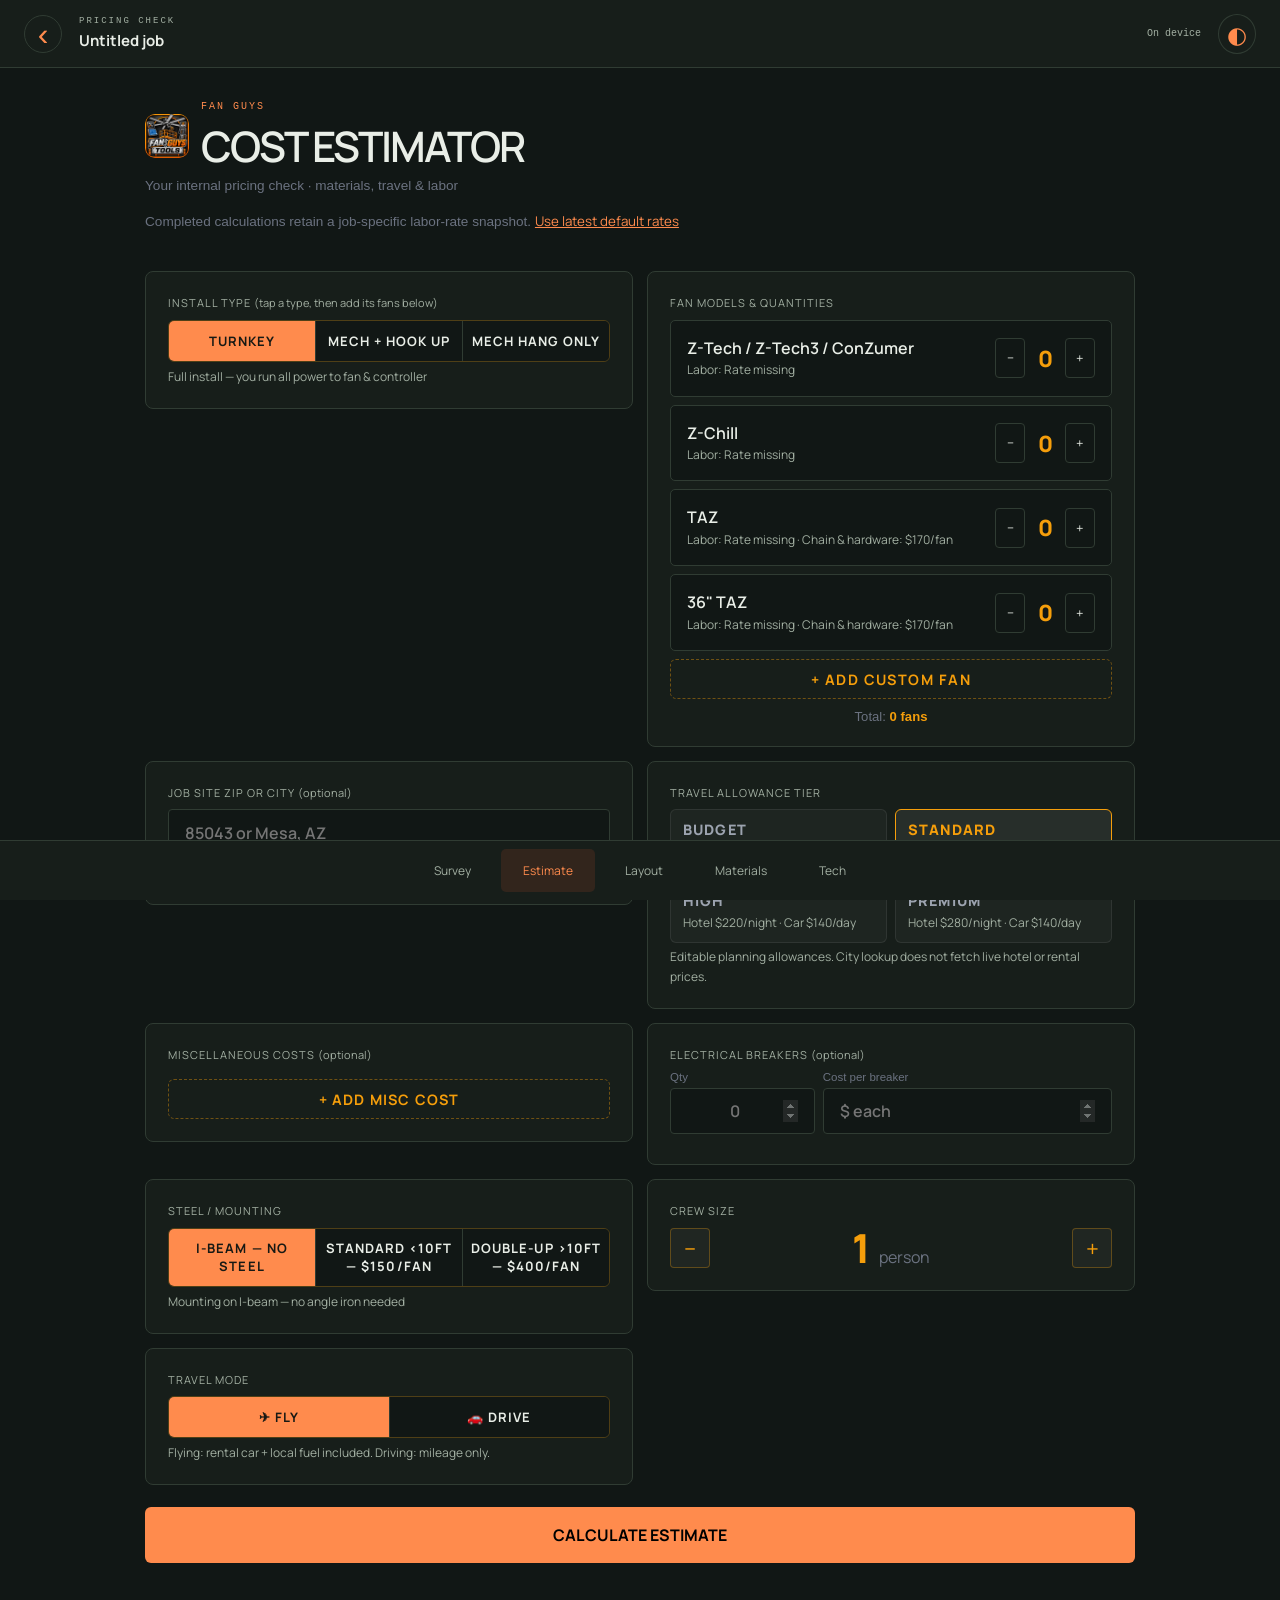
==== commit ea75a526: "Use the Fan Guys Tools logo in place of generic marks (home, Survey, Estimate, Materials, Tech Pro, " ====
--- a/estimate/index.html
+++ b/estimate/index.html
@@ -1,6 +1,7 @@
 <!DOCTYPE html>
 <html lang="en">
 <head>
+<link rel="icon" type="image/png" href="../icon-192.png">
 <script src="../shared/store.js"></script>
 <script src="../shared/fgt.js" data-tool="estimate"></script>
 <script src="../shared/jspdf.js"></script>
@@ -162,7 +163,7 @@
 <div id="header">
   <div class="inner">
     <div class="top">
-      <div class="icon">🌀</div>
+      <img class="fg-logo" src="../shared/mark.png" alt="" style="width:44px;height:44px;border-radius:10px;flex:none;display:block!important">
       <div>
         <div class="brand">Fan Guys</div>
         <h1>COST ESTIMATOR</h1>
